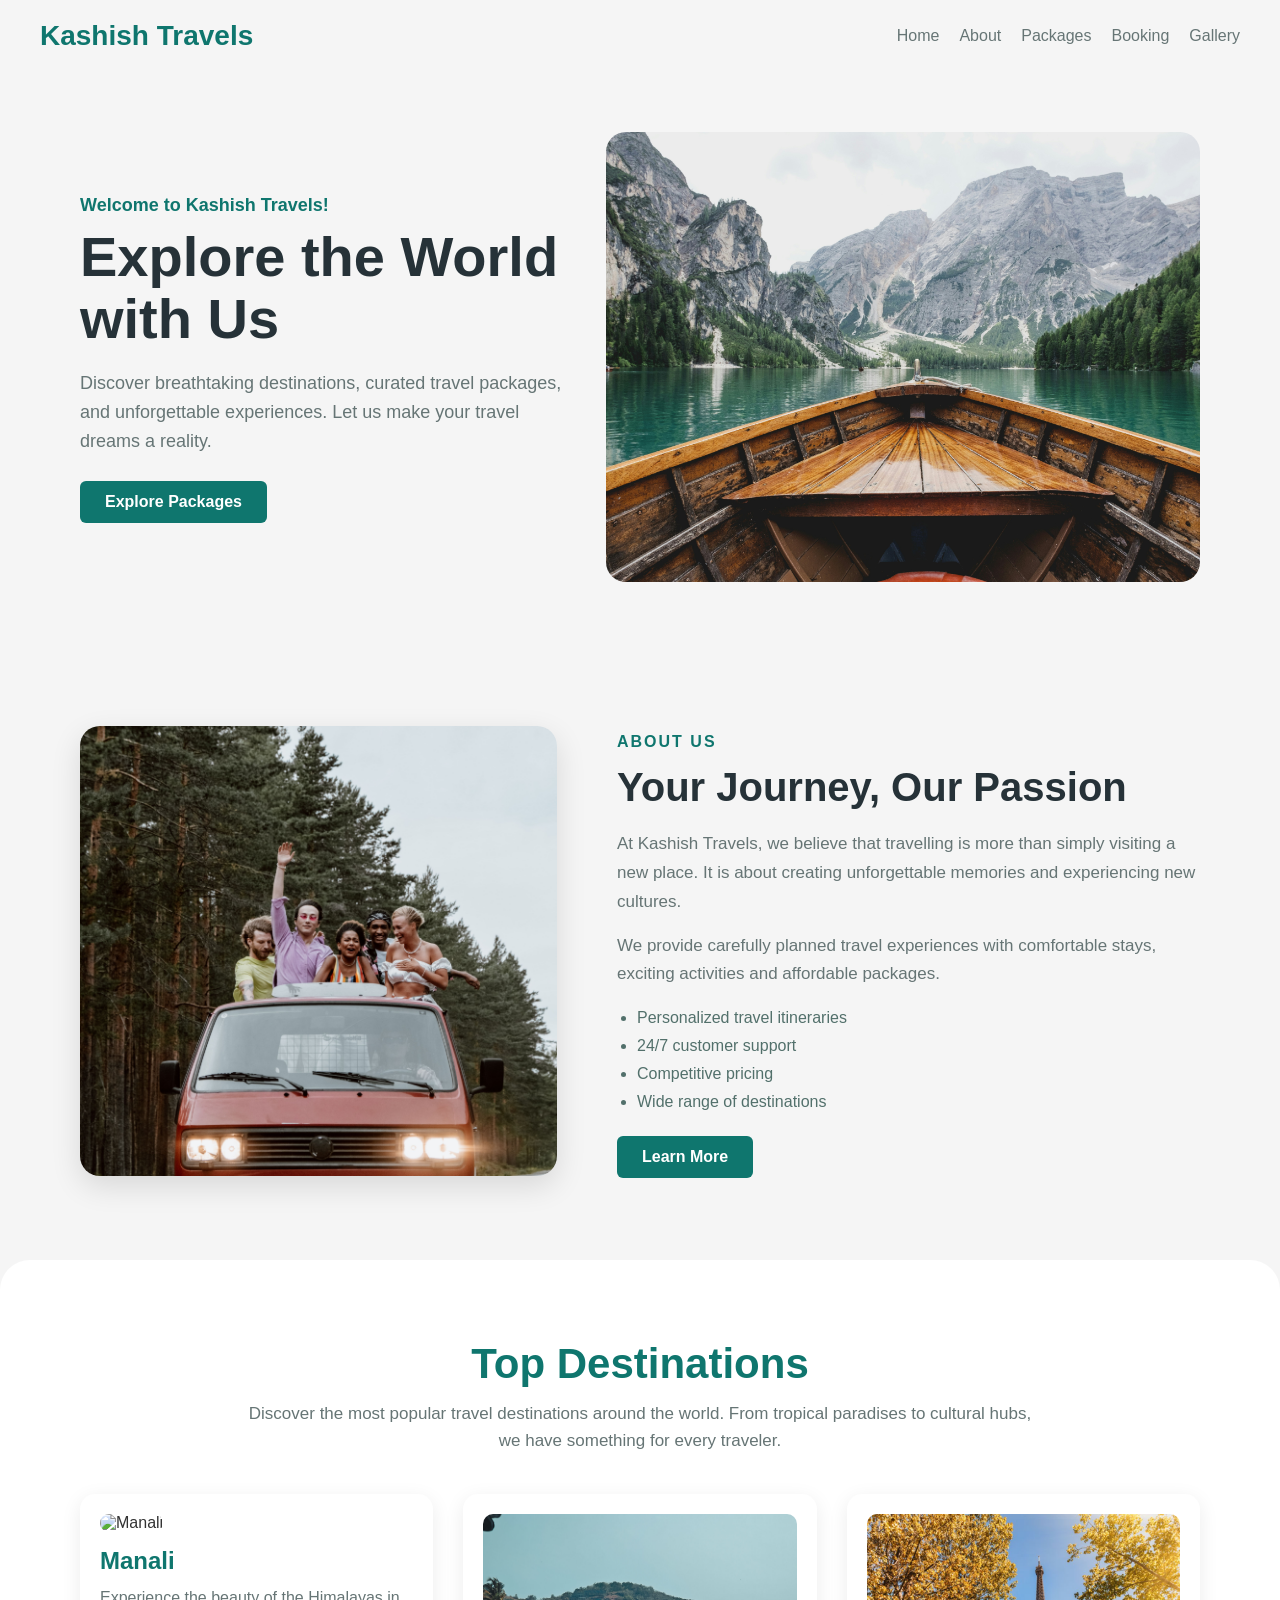
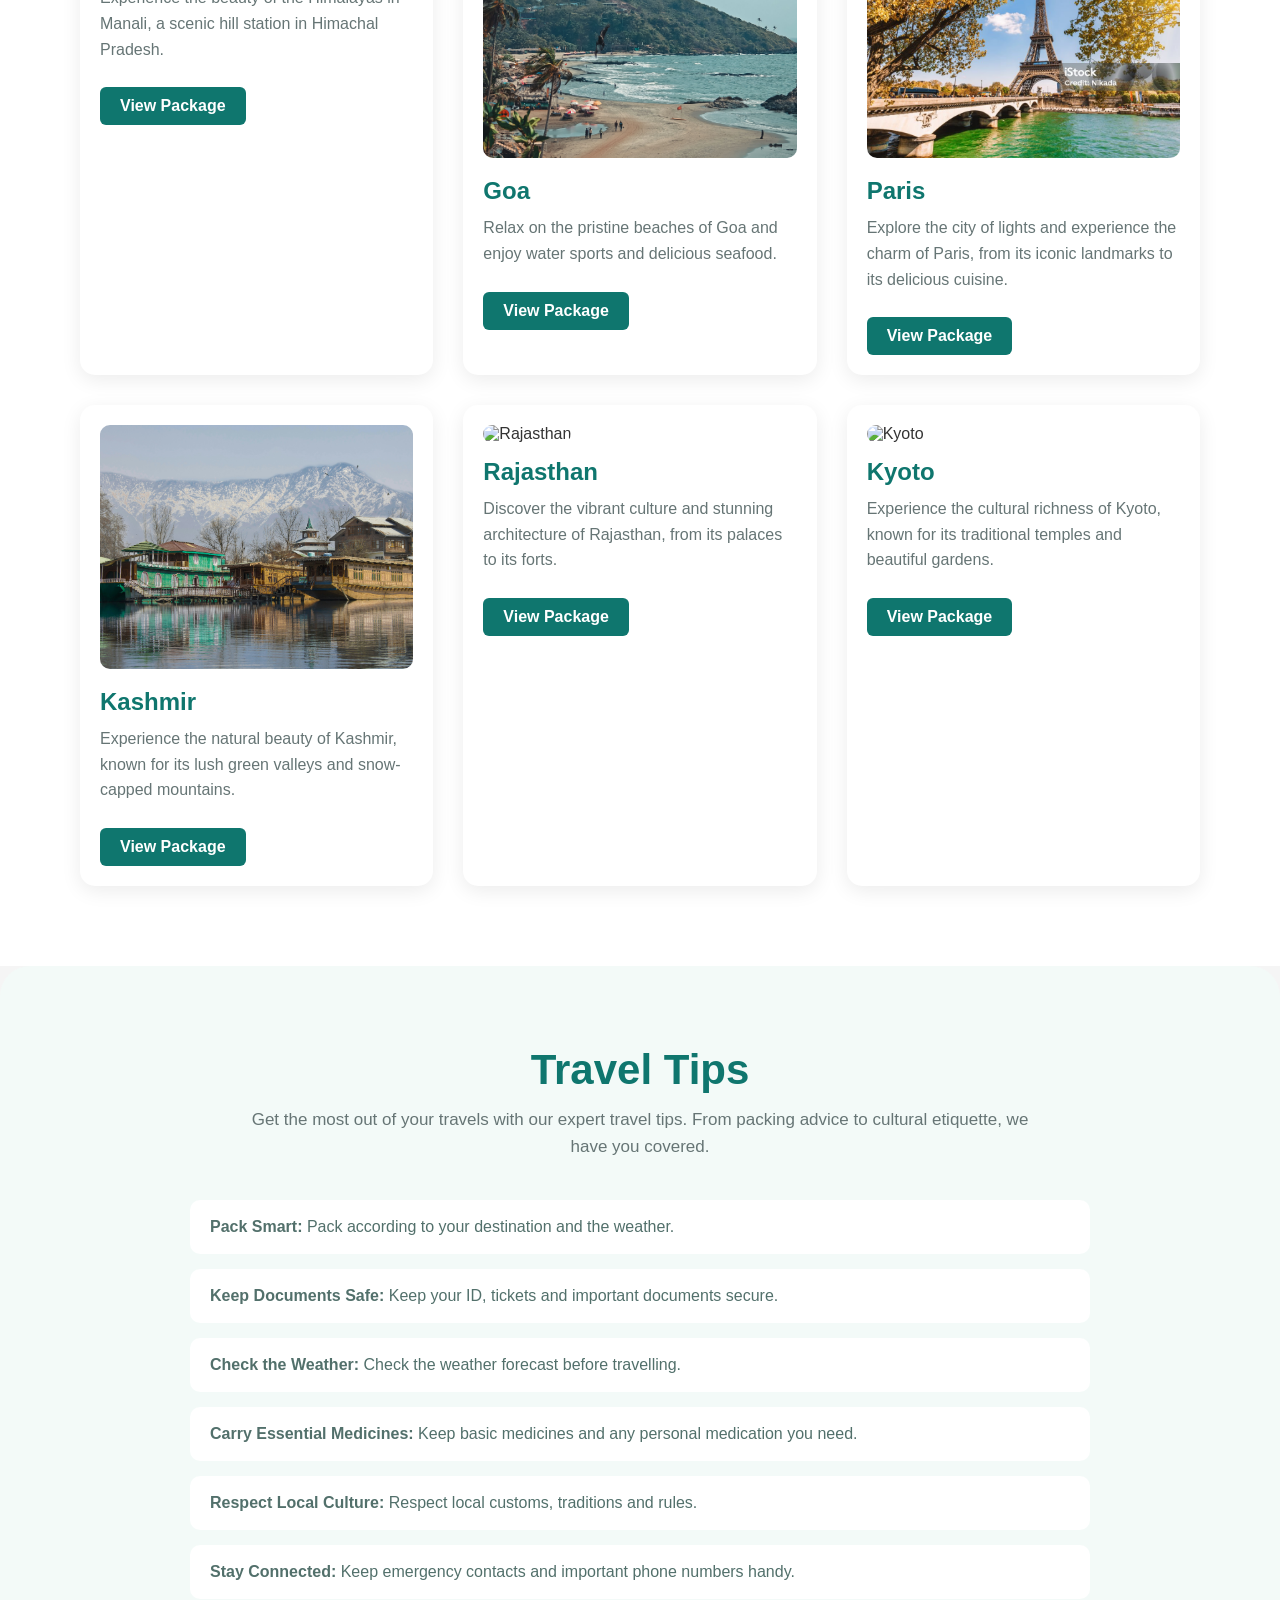
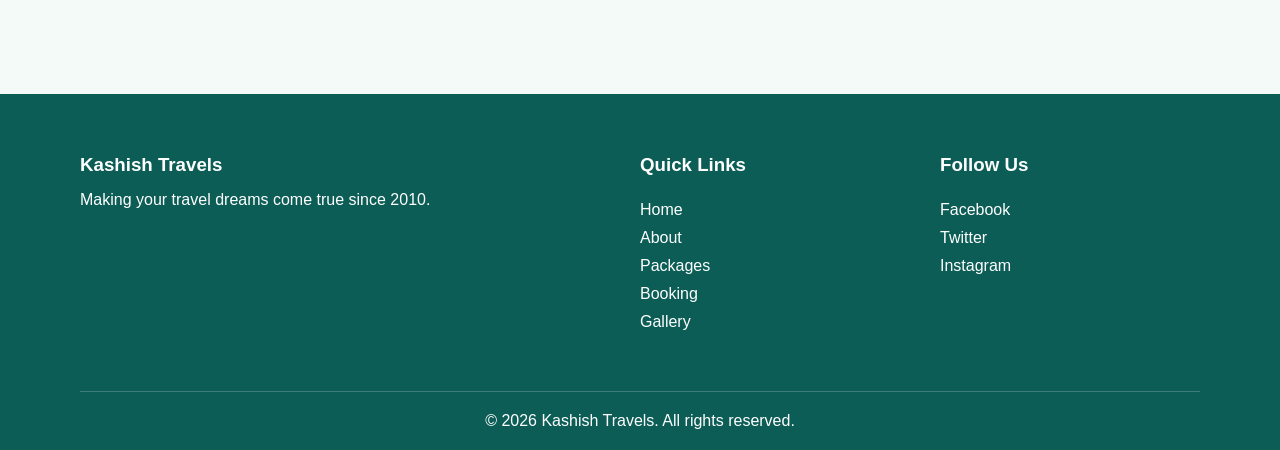
==== index.html @ aad9ebc3 "Add Kashish Travels website Add complete travel agency website with responsive design including: - 5" ====
<!-- home page with an introduction banner -->

<!DOCTYPE html>
<html lang="en">
<head>
    <meta charset="UTF-8">
    <meta name="viewport" content="width=device-width, initial-scale=1.0">
    <title> Kashish travel Agency</title>
    <link rel="stylesheet" href="style.css">
</head>
<body>
    <div id="home">
        <nav>
            <div id="logo">
                <h2>Kashish Travels</h2>
            </div>
            <div id="nav-links">
                <a href="index.html">Home</a>
                <a href="about.html">About</a>
                <a href="packages.html">Packages</a>
                <a href="booking.html">Booking</a>
                <a href="gallery.html">Gallery</a>
            </div>
        </nav>
        <div id="banner">
            <div id="banner-text">
                <p>Welcome to Kashish Travels!</p>
                <h1>Explore the World with Us</h1>
                <p>Discover breathtaking destinations, curated travel packages, and unforgettable experiences. Let us make your travel dreams a reality.</p>
                <a href="packages.html">Explore Packages</a>
            </div>
            <div id="banner-image">
                <img src="./banner-img.jpg" alt="a beautiful pic that has boat in middle of a lake with mountains in the background" height="450px" >
            </div>
        </div>
        <div id="about">
            <div id="about-image">
                <img src="./pexels-cottonbro-5329534.jpg" alt="People enjoying a trip in a car with sunroff" height="450px" width="460px">
            </div>
            <div id="about-text">
                <p>ABOUT US</p>
                <h2>Your Journey, Our Passion</h2>
                <p>
                    At Kashish Travels, we believe that travelling is more
                    than simply visiting a new place. It is about creating
                    unforgettable memories and experiencing new cultures.
                </p>
                <p>
                    We provide carefully planned travel experiences with
                    comfortable stays, exciting activities and affordable
                    packages.
                </p>
                <ul>
                    <li>Personalized travel itineraries</li>
                    <li>24/7 customer support</li>
                    <li>Competitive pricing</li>
                    <li>Wide range of destinations</li>
                </ul>
                <a href="about.html">Learn More</a>
            </div>
        </div>
        <div id="destinations">
            <div id="destination-heading">
                <h2>Top Destinations</h2>
                <p>Discover the most popular travel destinations around the world. From tropical paradises to cultural hubs, we have something for every traveler.</p>
            </div>
            <div id="destination-cards">
                <div class="card" id="Manali">
                   <img src="./Manali.jpg" alt="Manali">
                   <h3 >Manali</h3>
                    <p>Experience the beauty of the Himalayas in Manali, a scenic hill station in Himachal Pradesh.</p>
                    <a href="packages.html">View Package</a>
                </div>
                <div class="card" id="Goa">
                    <img src="./goa.jpg" alt="Goa">
                    <h3>Goa</h3>
                    <p>Relax on the pristine beaches of Goa and enjoy water sports and delicious seafood.</p>
                    <a href="packages.html">View Package</a>
                </div>
                <div class="card" id="Paris">
                    <img src="./paris.jpg" alt="Paris">
                    <h3>Paris</h3>
                    <p>Explore the city of lights and experience the charm of Paris, from its iconic landmarks to its delicious cuisine.</p>
                    <a href="packages.html">View Package</a>
                </div>
                <div class="card" id="Kashmir">
                    <img src="./kashmir.jpg" alt="Kashmir">
                    <h3>Kashmir</h3>
                    <p>Experience the natural beauty of Kashmir, known for its lush green valleys and snow-capped mountains.</p>
                    <a href="packages.html">View Package</a>
                </div>
                <div class="card" id="Rajasthan">
                    <img src="./Rajsthan.jpg" alt="Rajasthan">
                    <h3>Rajasthan</h3>
                    <p>Discover the vibrant culture and stunning architecture of Rajasthan, from its palaces to its forts.</p>
                    <a href="packages.html">View Package</a>
                </div>
                <div class="card" id="Kyoto">
                    <img src="./kyoto.jpg" alt="Kyoto">
                    <h3>Kyoto</h3>
                    <p>Experience the cultural richness of Kyoto, known for its traditional temples and beautiful gardens.</p>
                    <a href="packages.html">View Package</a>
                </div>
            </div>
        </div>
        <div id="travel-tips">
            <div id="heading-text">
                <h2>Travel Tips</h2>
                <p>Get the most out of your travels with our expert travel tips. From packing advice to cultural etiquette, we have you covered.</p>
            </div>
            <div id="tips-text">
                <ul>
                    <li>
                        <strong>Pack Smart:</strong>
                        Pack according to your destination and the weather.
                    </li>
                    <li>
                        <strong>Keep Documents Safe:</strong>
                        Keep your ID, tickets and important documents secure.
                    </li>
                    <li>
                        <strong>Check the Weather:</strong>
                        Check the weather forecast before travelling.
                    </li>
                    <li>
                        <strong>Carry Essential Medicines:</strong>
                        Keep basic medicines and any personal medication you need.
                    </li>
                    <li>
                        <strong>Respect Local Culture:</strong>
                        Respect local customs, traditions and rules.
                    </li>
                    <li>
                        <strong>Stay Connected:</strong>
                        Keep emergency contacts and important phone numbers handy.
                    </li>
                </ul>
            </div>
        </div>
        <footer>
            <div id="footer-info">
                <h3>Kashish Travels</h3>
                <p>Making your travel dreams come true since 2010.</p>
            </div>
            <div id="quick-links">
                <h3>Quick Links</h3>
                <a href="index.html">Home</a>
                <a href="about.html">About</a>
                <a href="packages.html">Packages</a>
                <a href="booking.html">Booking</a>
                <a href="gallery.html">Gallery</a>
            </div>
            <div id="social-links">
                <h3>Follow Us</h3>
                <a href="">Facebook</a>
                <a href="">Twitter</a>
                <a href="">Instagram</a>
            </div>
            <div id="copyright">
                <p>&copy; 2026 Kashish Travels. All rights reserved.</p>
            </div>
        </footer>
    </div>
</body>
</html>
---- style.css ----
* {
    margin: 0;
    padding: 0;
    box-sizing: border-box;
}
body {
    font-family: Arial, sans-serif;
    background-color: #f5f5f5;
    color: #333;
}
nav{
    display: flex;
    justify-content: space-between;
    align-items: center;
    padding: 20px 40px;
    background-color: whitesmoke;
}
#nav-links{
    display: flex;
    gap: 20px;
}
#nav-links a {
    text-decoration: none;
    color: #667575;;
    transition: 0.3s;
}
#nav-links a:hover {
    text-decoration: underline;
    color: #0B5D56;
    text-shadow: 0 0 8px #0B5D56;
}
#logo h2 {
    font-size: 28px;
    font-weight: bold;
    color: #0F766E;
}
#banner{
    display: flex;
    padding: 60px 80px;
    align-items: center;
    gap: 40px;
    background-color: whitesmoke;
}
#banner-image {
    width: 55%;
}
#banner-text {
    width: 45%;
}
#banner-image img {
    width: 100%;
    height: 450px;
    object-fit: cover;
    border-radius: 20px;
}
#banner-text > p:first-child {
    color: #0F766E;
    font-size: 18px;
    font-weight: 600;
    margin-bottom: 10px;
}
#banner-text h1 {
    font-size: 56px;
    line-height: 1.1;
    color: #263238;
    margin-bottom: 20px;
}
#banner-text p:nth-of-type(2) {
    font-size: 18px;
    line-height: 1.6;
    color: #667575;
    margin-bottom: 25px;
}
#banner-text a {
    display: inline-block;
    background-color: #0F766E;
    color: white;
    padding: 12px 25px;
    text-decoration: none;
    border-radius: 6px;
    font-weight: 600;
}
#banner-text a:hover {
    background-color: #0B5D56;
}
#about {
    display: flex;
    padding: 80px;
    gap: 60px;
    align-items: center;
}
#about-image {
    width: 45%;
}
#about-text {
    width: 55%;
}
#about-image img {
    width: 100%;
    height: 450px;
    object-fit: cover;
    border-radius: 20px;
    box-shadow: 0 10px 30px rgba(0, 0, 0, 0.12);
}
#about-text > p:first-child {
    color: #0F766E;
    font-size: 16px;
    font-weight: 600;
    letter-spacing: 2px;
    margin-bottom: 10px;
}
#about-text h2 {
    font-size: 40px;
    color: #263238;
    margin-bottom: 20px;
}
#about-text p {
    font-size: 17px;
    line-height: 1.7;
    color: #667575;
    margin-bottom: 15px;
}
#about-text ul {
    margin-top: 20px;
    margin-bottom: 25px;
    padding-left: 20px;
}
#about-text li {
    margin-bottom: 10px;
    color: #52706B;
    font-size: 16px;
}
#about-text > a {
    display: inline-block;
    background-color: #0F766E;
    color: white;
    padding: 12px 25px;
    text-decoration: none;
    border-radius: 6px;
    font-weight: 600;
}
#about-text > a:hover {
    background-color: #0B5D56;
    transition: 0.3s;
}
#destinations {
    padding: 80px;
    background-color: white;
}
#destination-cards {
    display: grid;
    grid-template-columns: repeat(3, 1fr);
    gap: 30px;
}
#destination-heading {
    text-align: center;
    max-width: 800px;
    margin: 0 auto 40px;
}
#destination-heading h2 {
    font-size: 42px;
    color: #0F766E;
    margin-bottom: 12px;
}
#destination-heading p {
    font-size: 17px;
    color: #667575;
    line-height: 1.6;
}
.card {
    background-color: white;
    padding: 20px;
    border-radius: 15px;
    box-shadow: 0 5px 20px rgba(0, 0, 0, 0.08);
    transition: 0.3s;
}
.card:hover {
    transform: translateY(-8px);
    box-shadow: 0 12px 30px rgba(0, 0, 0, 0.12);
}
.card img {
    width: 100%;
    height: 244px;
    object-fit: cover;
    border-radius: 10px;
}
.card h3 {
    font-size: 24px;
    color: #0F766E;
    margin-top: 15px;
    margin-bottom: 10px;
}
.card p {
    color: #667575;
    line-height: 1.6;
    margin-bottom: 15px;
}
.card a {
    display: inline-block;
    background-color: #0F766E;
    color: white;
    padding: 10px 20px;
    text-decoration: none;
    border-radius: 6px;
    font-weight: 600;
    margin-top: 10px;
    transition: 0.3s;
}
.card a:hover {
   background-color: #0B5D56;
    transition: 0.3s;
}
#travel-tips {
    padding: 80px;
    background-color: #F3FAF8;
}
#travel-tips #heading-text {
    text-align: center;
    max-width: 800px;
    margin: 0 auto 40px;
}
#travel-tips #heading-text h2 {
    font-size: 42px;
    color: #0F766E;
    margin-bottom: 12px;
}
#travel-tips #heading-text p {
    font-size: 17px;
    color: #667575;
    line-height: 1.6;
}
#tips-text ul {
    list-style: none;
    padding: 0;
    max-width: 900px;
    margin: 0 auto;
}
#tips-text li {
    background-color: #FFFFFF;
    padding: 18px 20px;
    margin-bottom: 15px;
    border-radius: 10px;
    color: #52706B;
}
footer {
    display: grid;
    grid-template-columns: 2fr 1fr 1fr;
    gap: 40px;
    background-color: #0B5D56;
    color: white;
    padding: 60px 80px 20px;
}
footer h3 {
    margin-bottom: 15px;
}
#quick-links,
#social-links {
    display: flex;
    flex-direction: column;
    gap: 10px;
}
footer a {
    color: white;
    text-decoration: none;
}
footer a:hover {
    color: #A7DCD5;
    text-shadow: 0 0 8px #A7DCD5;
}
#copyright {
    grid-column: 1 / -1;
    text-align: center;
    padding-top: 20px;
    margin-top: 20px;
    border-top: 1px solid rgba(255, 255, 255, 0.2);
}
#about,
#destinations,
#travel-tips {
    border-radius: 30px 30px 0 0;
}
@media (max-width: 768px) {
    nav {
        flex-direction: column;
        gap: 20px;
    }
    #banner {
    flex-direction: column;
    padding: 40px 20px;
    }
    #banner-text,
    #banner-image {
    width: 100%;
    }
    #about{
        flex-direction: column;
        padding: 40px 20px;
    }
    #about-text,
    #about-image {
        width: 100%;
    }
    #destinations{
        padding: 50px 20px;
    }
    #destination-cards {
        grid-template-columns: 1fr;
    }
     #travel-tips {
        padding: 50px 20px;
    }
    footer {
    grid-template-columns: 1fr;
    padding: 40px 20px 20px;
    text-align: center;
}

#quick-links,
#social-links {
    align-items: center;
}

#copyright {
    margin-top: 20px;
}
}
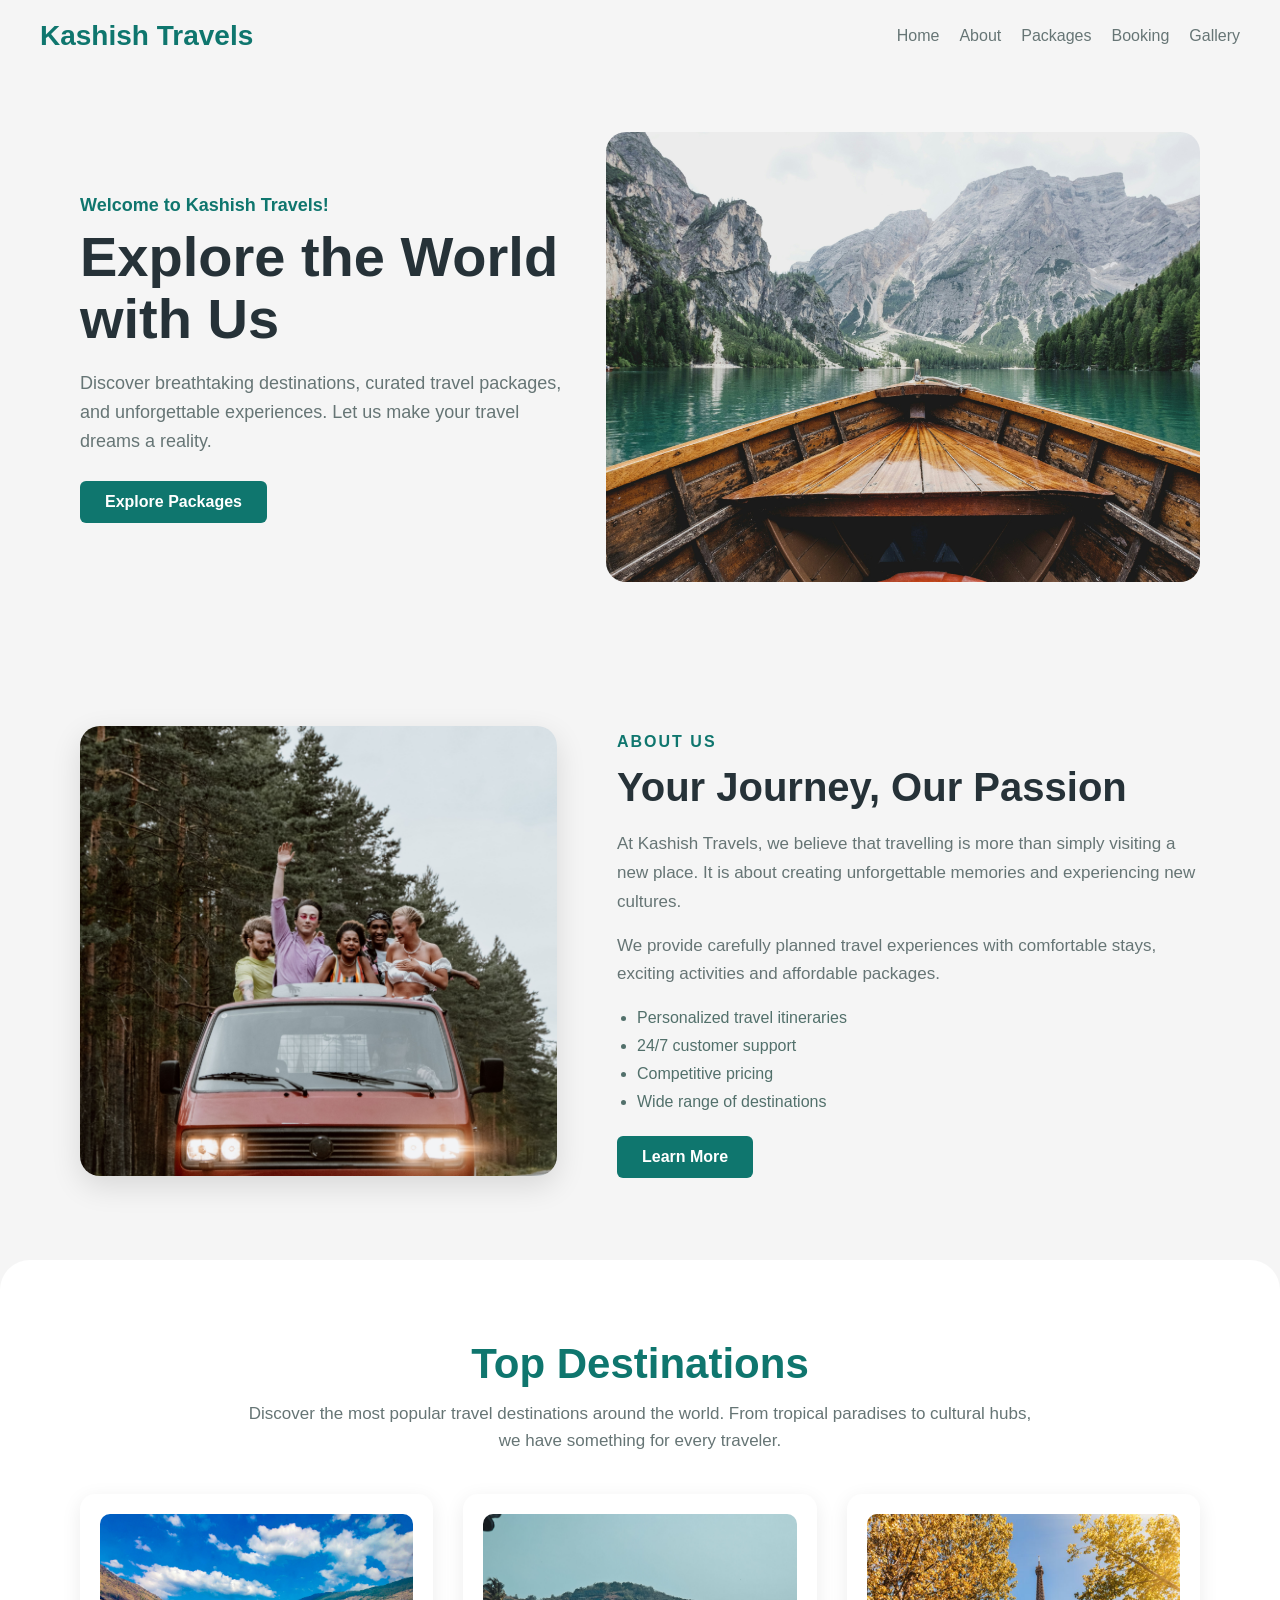
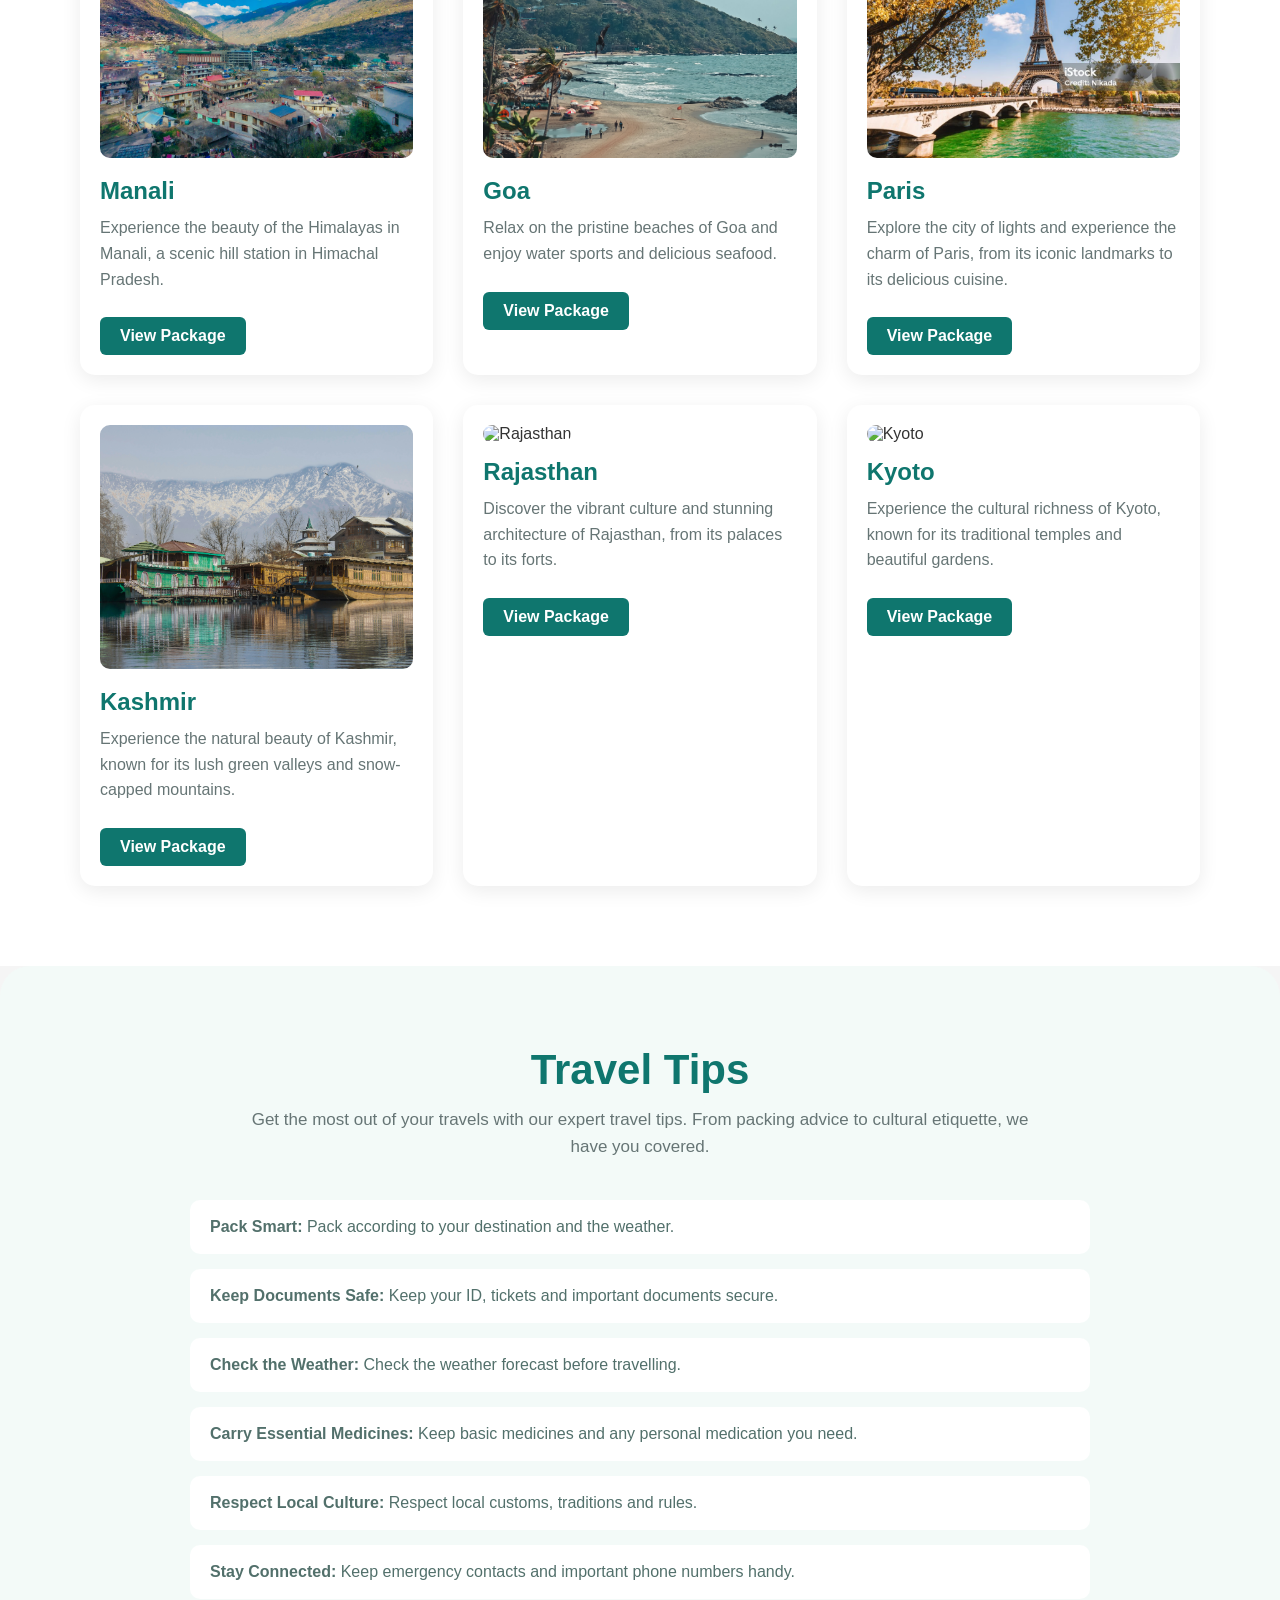
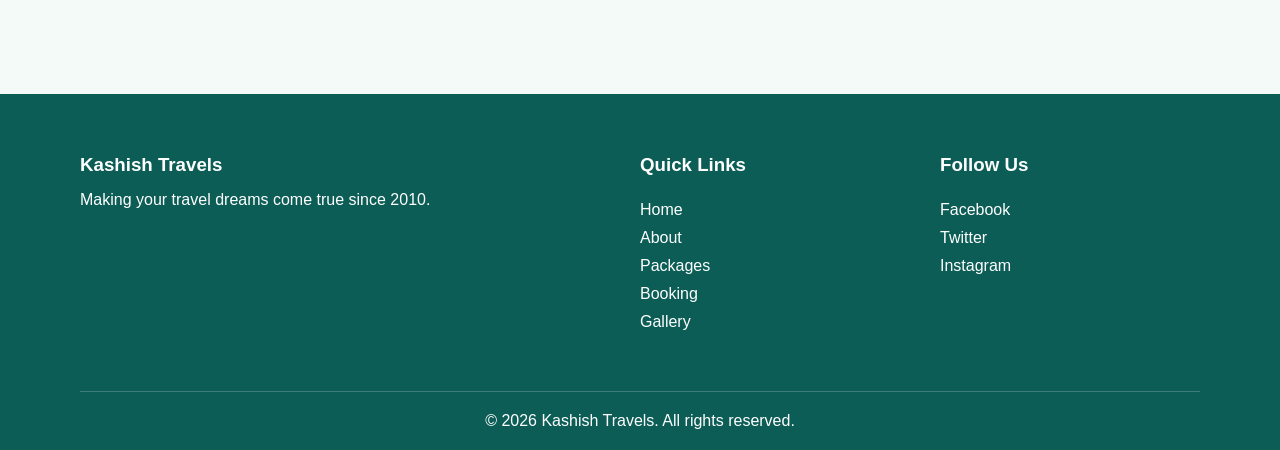
==== commit ce7b16c0: "Fix image filename case for Manali card" ====
--- a/index.html
+++ b/index.html
@@ -66,7 +66,7 @@
             </div>
             <div id="destination-cards">
                 <div class="card" id="Manali">
-                   <img src="./Manali.jpg" alt="Manali">
+                   <img src="./manali.jpg" alt="Manali">
                    <h3 >Manali</h3>
                     <p>Experience the beauty of the Himalayas in Manali, a scenic hill station in Himachal Pradesh.</p>
                     <a href="packages.html">View Package</a>
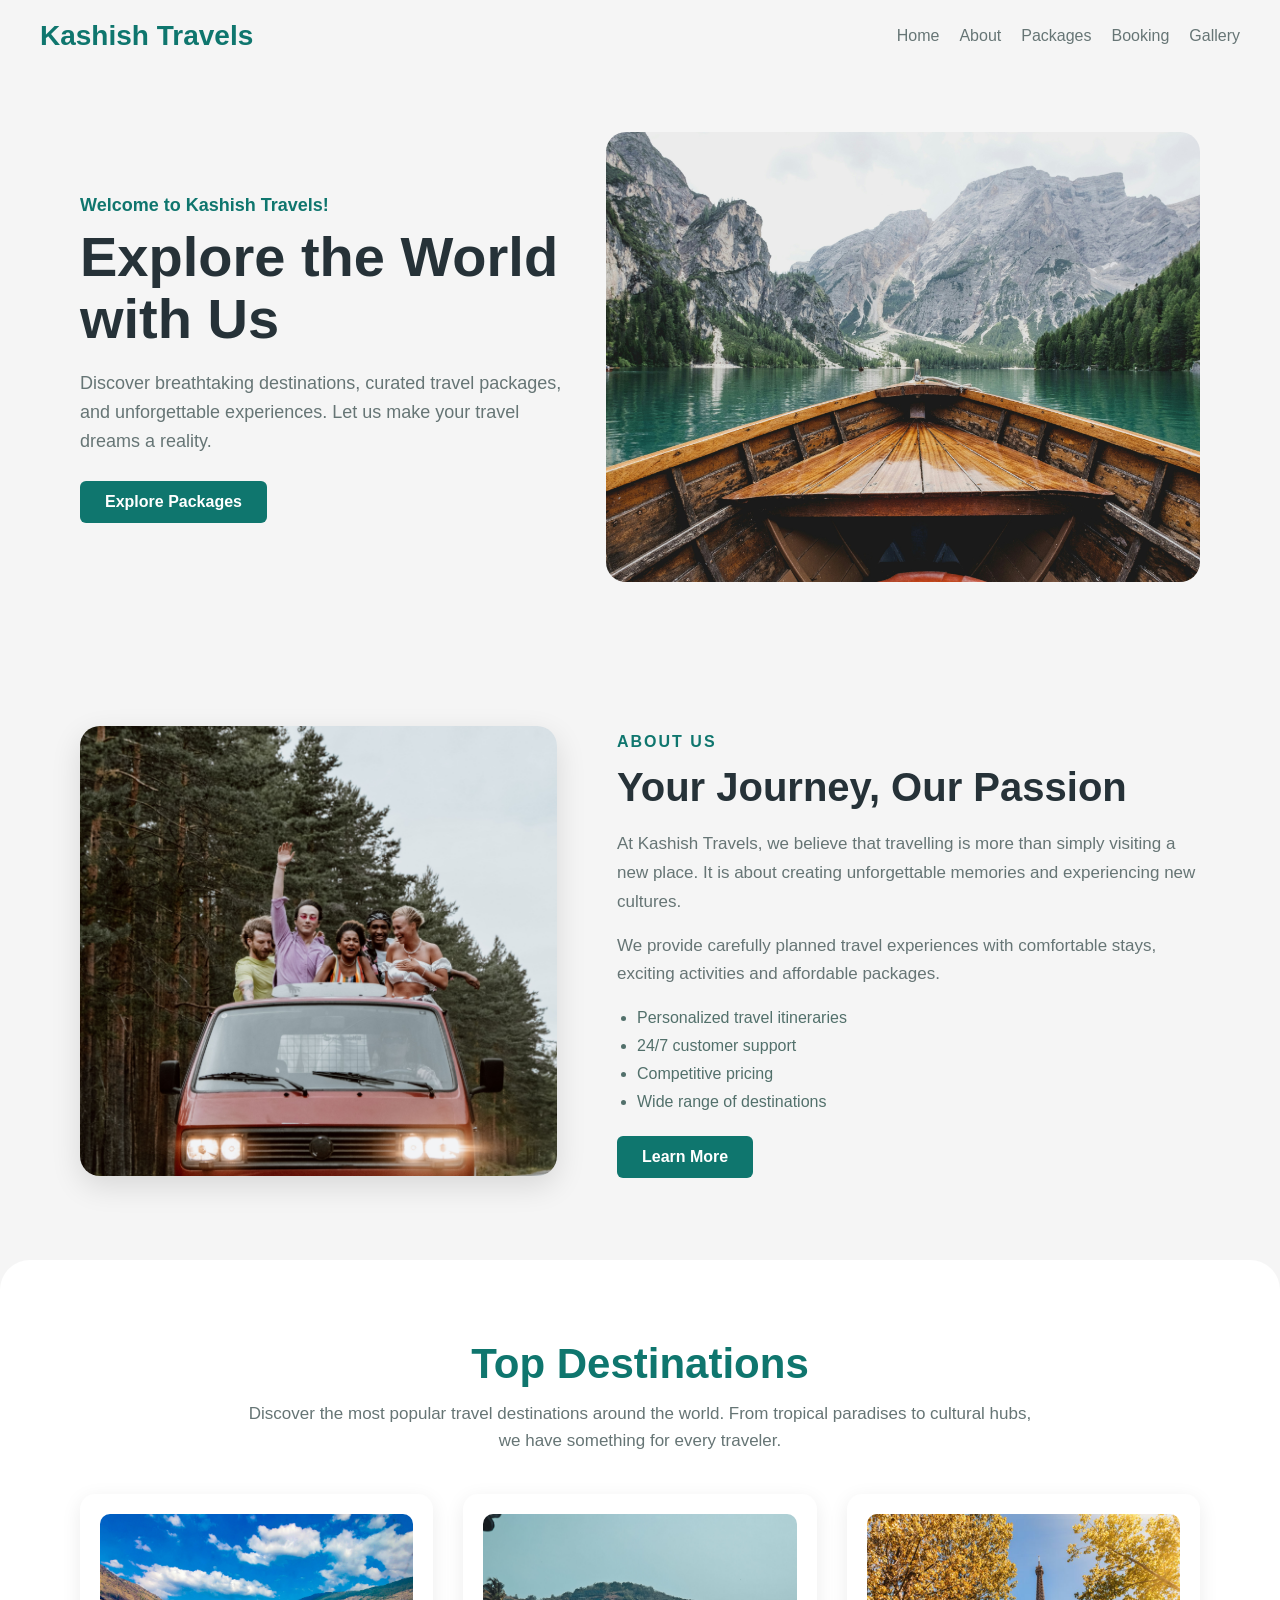
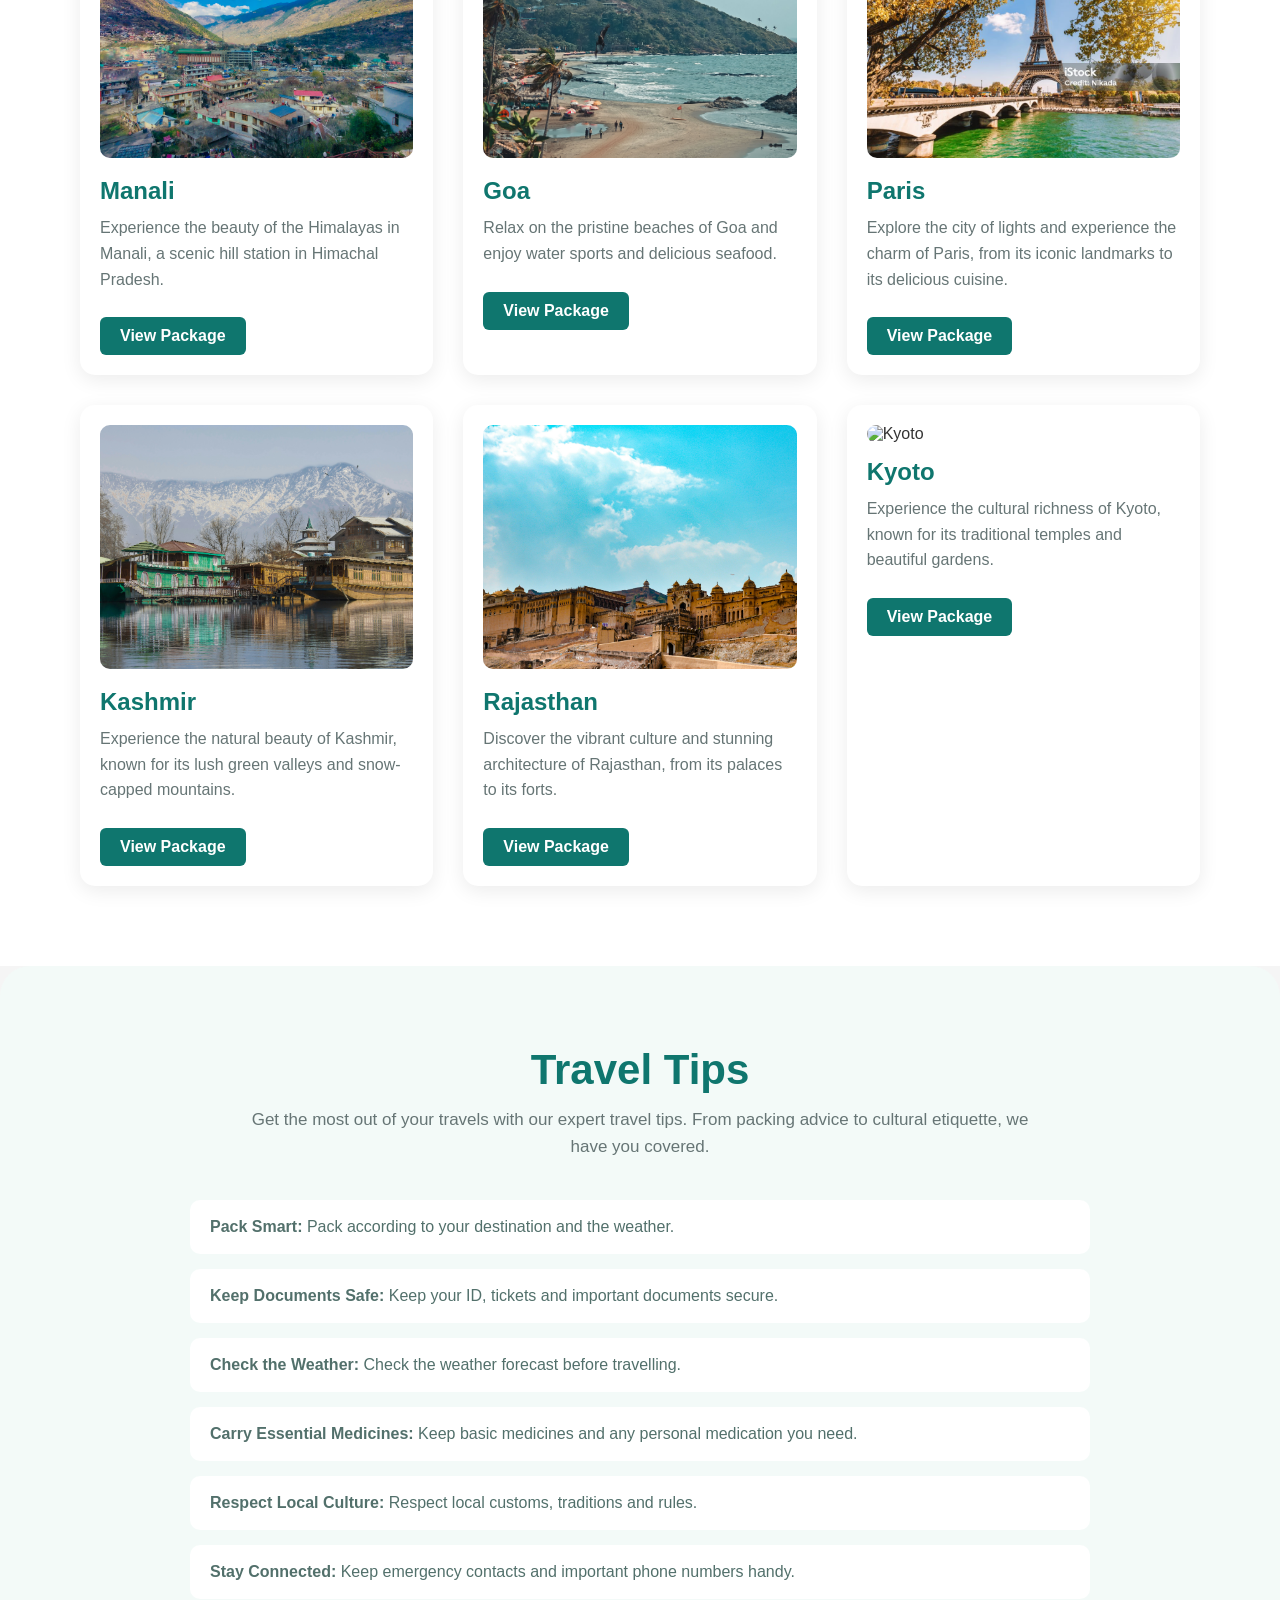
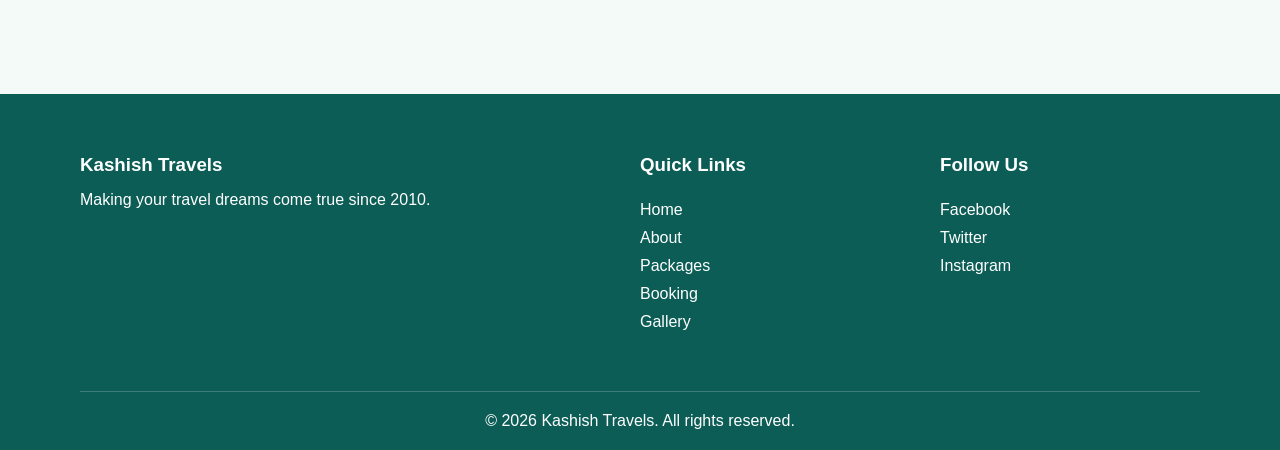
==== commit 5756d500: "Fix image filename case for Rajasthan" ====
--- a/index.html
+++ b/index.html
@@ -90,7 +90,7 @@
                     <a href="packages.html">View Package</a>
                 </div>
                 <div class="card" id="Rajasthan">
-                    <img src="./Rajsthan.jpg" alt="Rajasthan">
+                    <img src="./rajsthan.jpg" alt="Rajasthan">
                     <h3>Rajasthan</h3>
                     <p>Discover the vibrant culture and stunning architecture of Rajasthan, from its palaces to its forts.</p>
                     <a href="packages.html">View Package</a>
